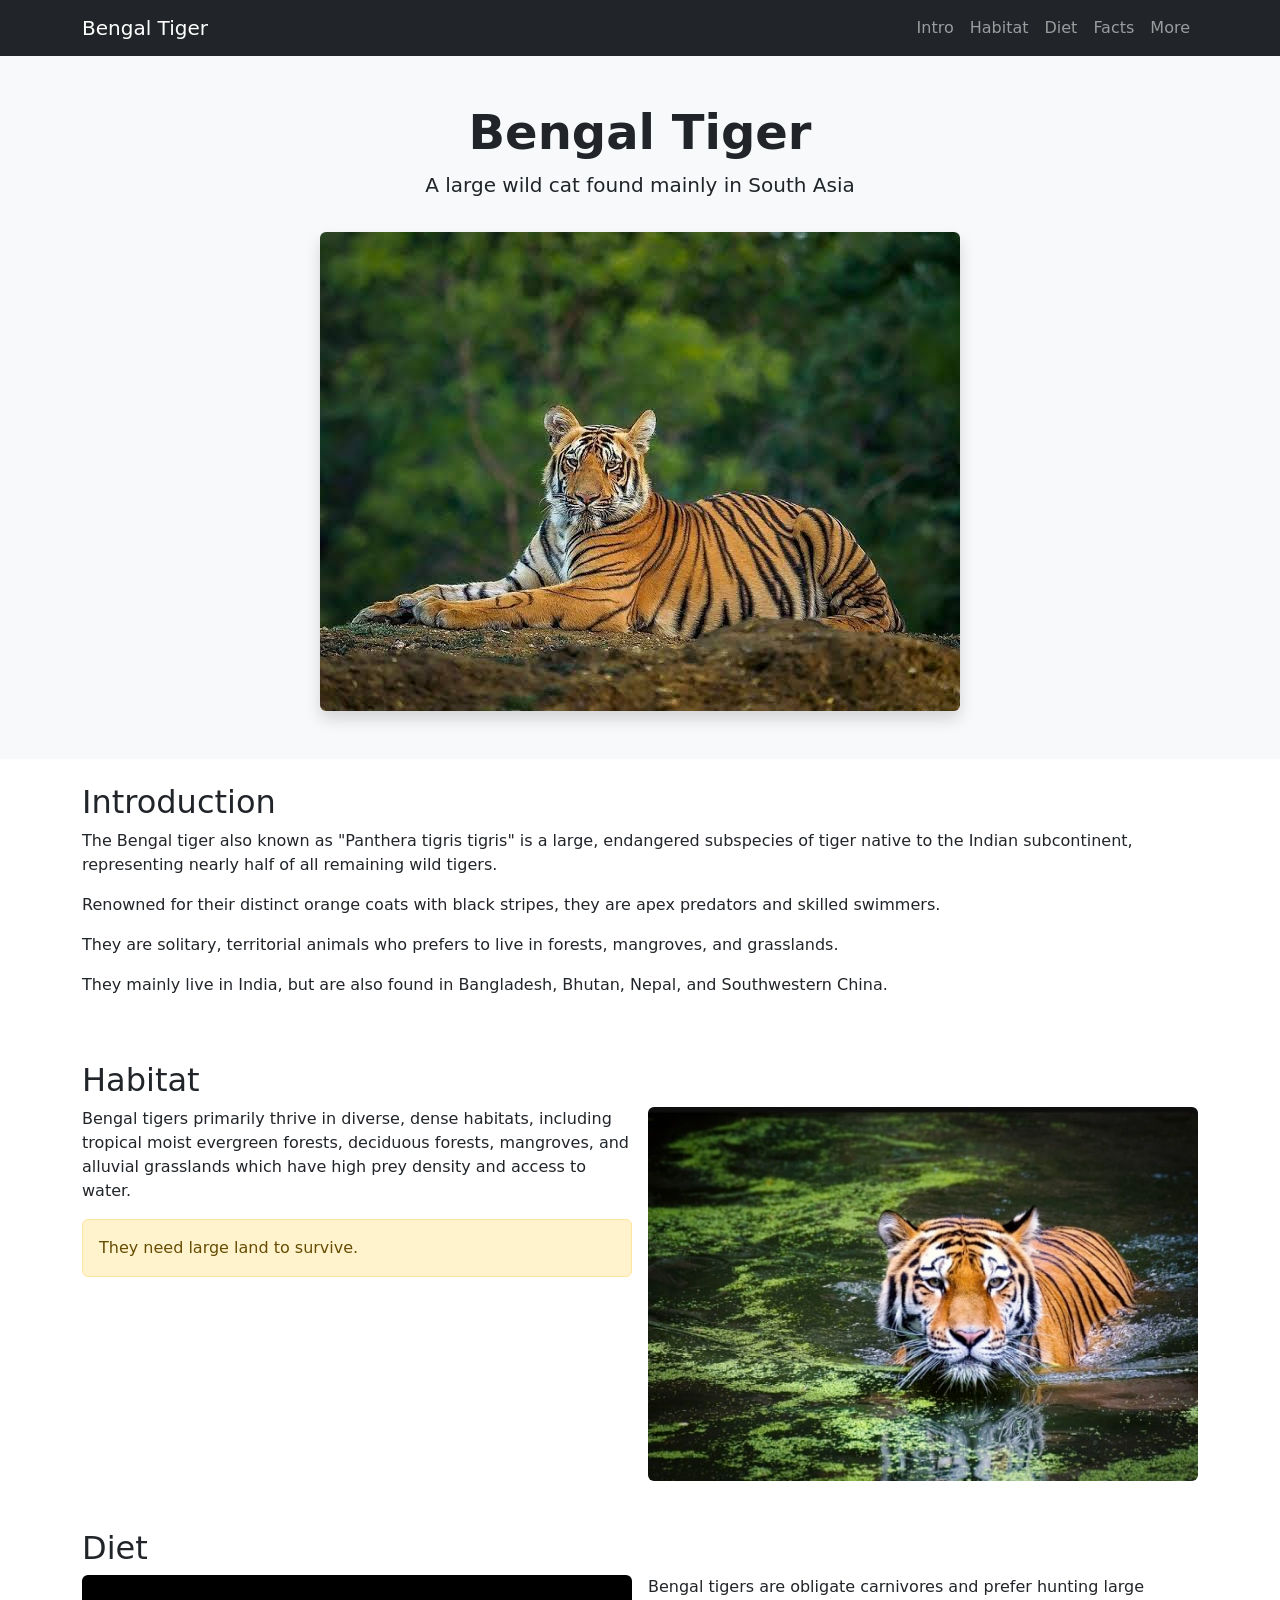
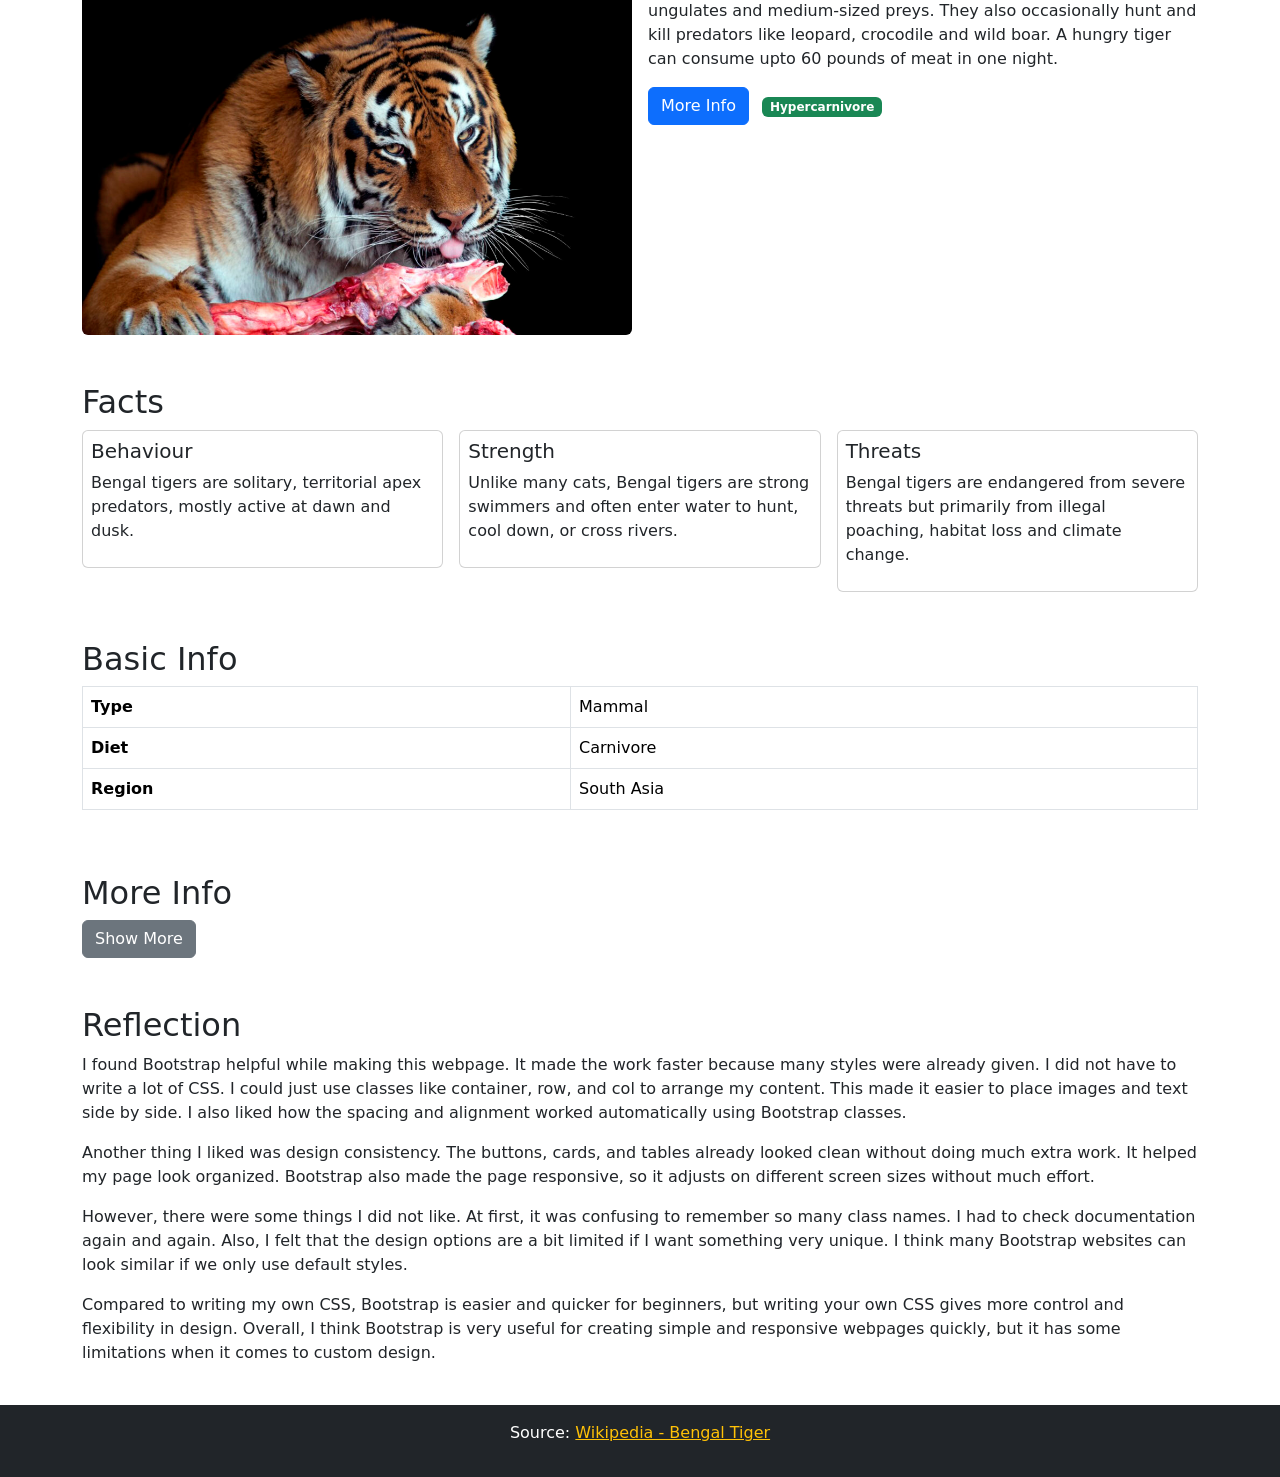
==== index.html @ fe0f0e6c "Added bootstrap assignment folder" ====
<!DOCTYPE html>
<html lang="en">

<head>
    <meta charset="UTF-8">
    <meta name="viewport" content="width=device-width, initial-scale=1.0">
    <title>Bengal Tiger</title>

    <link href="https://cdn.jsdelivr.net/npm/bootstrap@5.3.8/dist/css/bootstrap.min.css" rel="stylesheet">
</head>

<body data-bs-spy="scroll" data-bs-target="#navbar" data-bs-offset="50">

    <!-- NAVBAR -->
    <nav id="navbar" class="navbar navbar-expand-lg navbar-dark bg-dark sticky-top">
        <div class="container">
            <a class="navbar-brand" href="#">Bengal Tiger</a>
            <div class="navbar-nav">
                <a class="nav-link" href="#intro">Intro</a>
                <a class="nav-link" href="#habitat">Habitat</a>
                <a class="nav-link" href="#diet">Diet</a>
                <a class="nav-link" href="#facts">Facts</a>
                <a class="nav-link" href="#more">More</a>
            </div>
        </div>
    </nav>

    <!-- HERO -->
    <section class="bg-light text-center py-5">
        <div class="container">
            <h1 class="display-5 fw-bold">Bengal Tiger</h1>
            <p class="lead">A large wild cat found mainly in South Asia</p>
            <img src="images/bengal_tiger.jpeg" class="img-fluid rounded shadow mt-3">
        </div>
    </section>

    <!-- INTRO -->
    <section id="intro" class="container py-4">
        <h2>Introduction</h2>

        <p>
            The Bengal tiger also known as "Panthera tigris tigris" is a large, endangered subspecies of tiger native to
            the Indian subcontinent, representing nearly half of all remaining wild tigers.
        </p>

        <p>
            Renowned for their distinct orange coats with black stripes, they are apex predators and skilled swimmers.
        </p>

        <p>
            They are solitary, territorial animals who prefers to live in forests, mangroves, and grasslands.
        </p>

        <p>
            They mainly live in India, but are also found in Bangladesh, Bhutan, Nepal, and Southwestern China.
        </p>
    </section>

    <!-- HABITAT -->
    <section id="habitat" class="container py-4">
        <h2>Habitat</h2>

        <div class="row g-3">
            <div class="col-md-6">
                <p>
                    Bengal tigers primarily thrive in diverse, dense habitats, including tropical moist evergreen
                    forests, deciduous forests, mangroves, and alluvial grasslands which have high prey density and
                    access to
                    water.
                </p>
                <div class="alert alert-warning">
                    They need large land to survive.
                </div>
            </div>

            <div class="col-md-6">
                <img src="images/bengal_tiger_habitat.jpg" class="img-fluid rounded">
            </div>
        </div>
    </section>

    <!-- DIET -->
    <section id="diet" class="container py-4">
        <h2>Diet</h2>

        <div class="row g-3">
            <div class="col-md-6">
                <img src="images/bengal_tiger_diet.jpg" class="img-fluid rounded">
            </div>

            <div class="col-md-6">
                <p>
                    Bengal tigers are obligate carnivores and prefer hunting large ungulates and medium-sized preys. They
                    also occasionally hunt and kill predators like leopard, crocodile and wild boar. A hungry tiger can
                    consume upto 60 pounds of meat in one night.
                </p>

                <button class="btn btn-primary">More Info</button>
                <span class="badge bg-success ms-2">Hypercarnivore</span>
            </div>
        </div>
    </section>

    <!-- FACTS -->
    <section id="facts" class="container py-4">
        <h2>Facts</h2>

        <div class="row g-3">

            <div class="col-md-4">
                <div class="card p-2">
                    <h5>Behaviour</h5>
                    <p>Bengal tigers are solitary, territorial apex predators, mostly active at dawn and dusk.</p>
                </div>
            </div>

            <div class="col-md-4">
                <div class="card p-2">
                    <h5>Strength</h5>
                    <p>Unlike many cats, Bengal tigers are strong swimmers and often enter water to hunt, cool down, or
                        cross rivers.</p>
                </div>
            </div>

            <div class="col-md-4">
                <div class="card p-2">
                    <h5>Threats</h5>
                    <p>Bengal tigers are endangered from severe threats but primarily from illegal poaching, habitat
                        loss and climate change.</p>
                </div>
            </div>

        </div>
    </section>

    <!-- TABLE -->
    <section class="container py-4">
        <h2>Basic Info</h2>

        <table class="table table-bordered">
            <tr>
                <th>Type</th>
                <td>Mammal</td>
            </tr>
            <tr>
                <th>Diet</th>
                <td>Carnivore</td>
            </tr>
            <tr>
                <th>Region</th>
                <td>South Asia</td>
            </tr>
        </table>
    </section>

    <!-- INTERACTIVE BUTTON -->
    <section id="more" class="container py-4">
        <h2>More Info</h2>

        <button class="btn btn-secondary" data-bs-toggle="collapse" data-bs-target="#extra">
            Show More
        </button>

        <div id="extra" class="collapse mt-2">
            <p>Bengal tigers are typically measured around 9-10 feet in length.</p>
            <p>No two Bengal tigers have the same stripes, acting like human fingerprints, with the pattern present on
                their skin, not just fur.</p>
        </div>
    </section>

    <!-- REFLECTION -->
    <section class="container py-4">
        <h2>Reflection</h2>

        <p>
            I found Bootstrap helpful while making this webpage. It made the work faster because many styles were
            already given. I did not have to write a lot of CSS. I could just use classes like container, row, and col
            to arrange my content. This made it easier to place images and text side by side. I also liked how the
            spacing and alignment worked automatically using Bootstrap classes.
        </p>

        <p>
            Another thing I liked was design consistency. The buttons, cards, and tables already looked clean without
            doing much extra work. It helped my page look organized. Bootstrap also made the page responsive, so it
            adjusts on different screen sizes without much effort.
        </p>

        <p>
            However, there were some things I did not like. At first, it was confusing to remember so many class names.
            I
            had to check documentation again and again. Also, I felt that the design options are a bit limited if I want
            something very unique. I think many Bootstrap websites can look similar if we only use default styles.
        </p>

        <p>
            Compared to writing my own CSS, Bootstrap is easier and quicker for beginners, but writing your own CSS
            gives more control and flexibility in design. Overall, I think Bootstrap is very useful for
            creating simple and responsive webpages quickly, but it has some limitations when it comes to custom design.
        </p>

    </section>

    <!-- FOOTER -->
    <div class="bg-dark text-white text-center p-3">
        <p>
            Source:
            <a href="https://en.wikipedia.org/wiki/Bengal_tiger" class="text-warning">
                Wikipedia - Bengal Tiger
            </a>
        </p>
    </div>

    <script src="https://cdn.jsdelivr.net/npm/bootstrap@5.3.8/dist/js/bootstrap.bundle.min.js"></script>

</body>

</html>
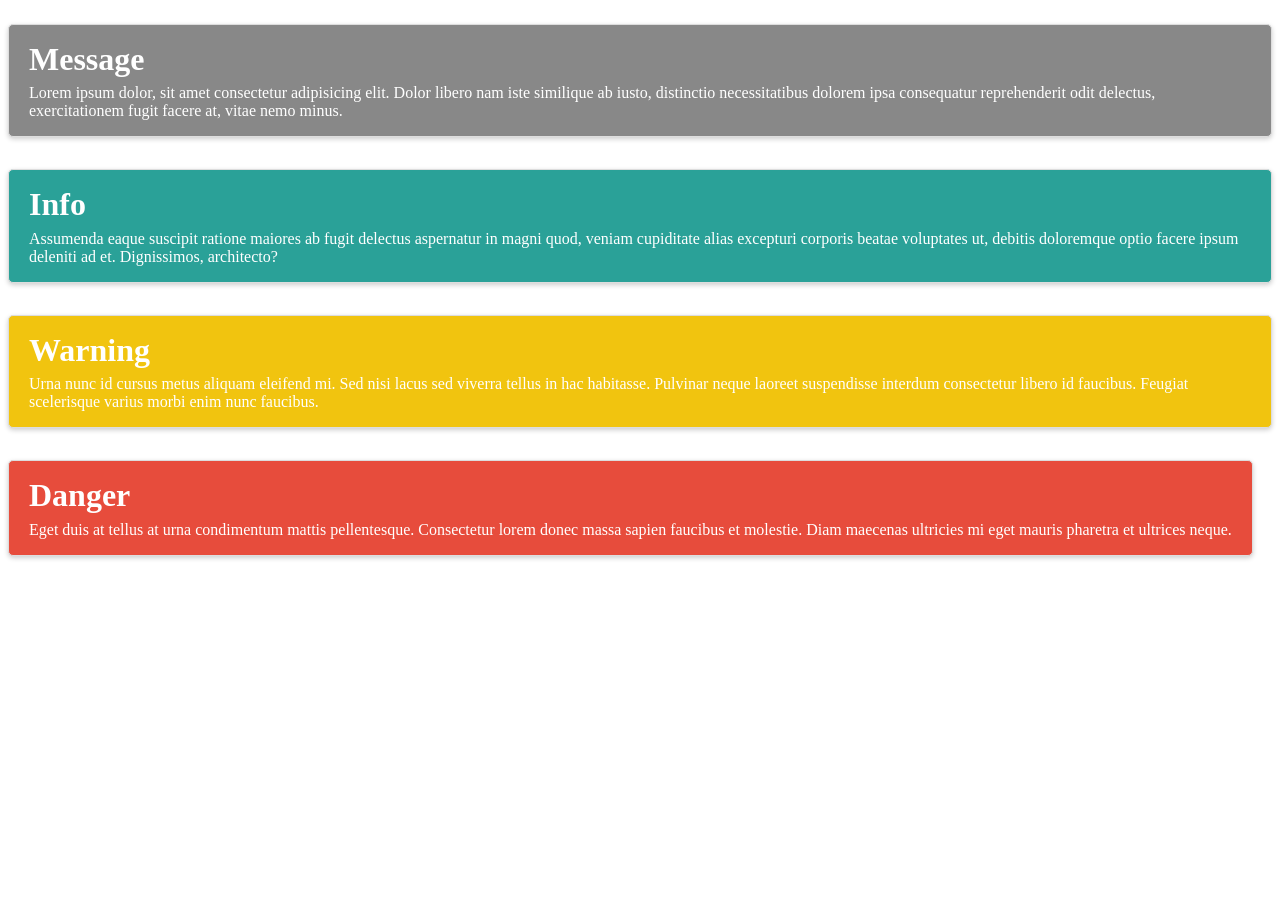
==== commit ccbe875e: "Fixed Sass compilation and styling" ====
--- a/index.html
+++ b/index.html
@@ -1,217 +1,37 @@
 <!DOCTYPE html>
 <html lang="en">
-
 <head>
     <meta charset="UTF-8">
     <meta name="viewport" content="width=device-width, initial-scale=1.0">
-    <title>Bengal Tiger</title>
-
-    <link href="https://cdn.jsdelivr.net/npm/bootstrap@5.3.8/dist/css/bootstrap.min.css" rel="stylesheet">
+    <title>Exercise 3</title>
+    <link href="style.css" rel="stylesheet">
 </head>
-
-<body data-bs-spy="scroll" data-bs-target="#navbar" data-bs-offset="50">
-
-    <!-- NAVBAR -->
-    <nav id="navbar" class="navbar navbar-expand-lg navbar-dark bg-dark sticky-top">
-        <div class="container">
-            <a class="navbar-brand" href="#">Bengal Tiger</a>
-            <div class="navbar-nav">
-                <a class="nav-link" href="#intro">Intro</a>
-                <a class="nav-link" href="#habitat">Habitat</a>
-                <a class="nav-link" href="#diet">Diet</a>
-                <a class="nav-link" href="#facts">Facts</a>
-                <a class="nav-link" href="#more">More</a>
-            </div>
-        </div>
-    </nav>
-
-    <!-- HERO -->
-    <section class="bg-light text-center py-5">
-        <div class="container">
-            <h1 class="display-5 fw-bold">Bengal Tiger</h1>
-            <p class="lead">A large wild cat found mainly in South Asia</p>
-            <img src="images/bengal_tiger.jpeg" class="img-fluid rounded shadow mt-3">
-        </div>
-    </section>
-
-    <!-- INTRO -->
-    <section id="intro" class="container py-4">
-        <h2>Introduction</h2>
-
-        <p>
-            The Bengal tiger also known as "Panthera tigris tigris" is a large, endangered subspecies of tiger native to
-            the Indian subcontinent, representing nearly half of all remaining wild tigers.
-        </p>
-
-        <p>
-            Renowned for their distinct orange coats with black stripes, they are apex predators and skilled swimmers.
-        </p>
-
-        <p>
-            They are solitary, territorial animals who prefers to live in forests, mangroves, and grasslands.
-        </p>
-
-        <p>
-            They mainly live in India, but are also found in Bangladesh, Bhutan, Nepal, and Southwestern China.
-        </p>
-    </section>
-
-    <!-- HABITAT -->
-    <section id="habitat" class="container py-4">
-        <h2>Habitat</h2>
-
-        <div class="row g-3">
-            <div class="col-md-6">
-                <p>
-                    Bengal tigers primarily thrive in diverse, dense habitats, including tropical moist evergreen
-                    forests, deciduous forests, mangroves, and alluvial grasslands which have high prey density and
-                    access to
-                    water.
-                </p>
-                <div class="alert alert-warning">
-                    They need large land to survive.
-                </div>
-            </div>
-
-            <div class="col-md-6">
-                <img src="images/bengal_tiger_habitat.jpg" class="img-fluid rounded">
-            </div>
-        </div>
-    </section>
-
-    <!-- DIET -->
-    <section id="diet" class="container py-4">
-        <h2>Diet</h2>
-
-        <div class="row g-3">
-            <div class="col-md-6">
-                <img src="images/bengal_tiger_diet.jpg" class="img-fluid rounded">
-            </div>
-
-            <div class="col-md-6">
-                <p>
-                    Bengal tigers are obligate carnivores and prefer hunting large ungulates and medium-sized preys. They
-                    also occasionally hunt and kill predators like leopard, crocodile and wild boar. A hungry tiger can
-                    consume upto 60 pounds of meat in one night.
-                </p>
-
-                <button class="btn btn-primary">More Info</button>
-                <span class="badge bg-success ms-2">Hypercarnivore</span>
-            </div>
-        </div>
-    </section>
-
-    <!-- FACTS -->
-    <section id="facts" class="container py-4">
-        <h2>Facts</h2>
-
-        <div class="row g-3">
-
-            <div class="col-md-4">
-                <div class="card p-2">
-                    <h5>Behaviour</h5>
-                    <p>Bengal tigers are solitary, territorial apex predators, mostly active at dawn and dusk.</p>
-                </div>
-            </div>
-
-            <div class="col-md-4">
-                <div class="card p-2">
-                    <h5>Strength</h5>
-                    <p>Unlike many cats, Bengal tigers are strong swimmers and often enter water to hunt, cool down, or
-                        cross rivers.</p>
-                </div>
-            </div>
-
-            <div class="col-md-4">
-                <div class="card p-2">
-                    <h5>Threats</h5>
-                    <p>Bengal tigers are endangered from severe threats but primarily from illegal poaching, habitat
-                        loss and climate change.</p>
-                </div>
-            </div>
-
-        </div>
-    </section>
-
-    <!-- TABLE -->
-    <section class="container py-4">
-        <h2>Basic Info</h2>
-
-        <table class="table table-bordered">
-            <tr>
-                <th>Type</th>
-                <td>Mammal</td>
-            </tr>
-            <tr>
-                <th>Diet</th>
-                <td>Carnivore</td>
-            </tr>
-            <tr>
-                <th>Region</th>
-                <td>South Asia</td>
-            </tr>
-        </table>
-    </section>
-
-    <!-- INTERACTIVE BUTTON -->
-    <section id="more" class="container py-4">
-        <h2>More Info</h2>
-
-        <button class="btn btn-secondary" data-bs-toggle="collapse" data-bs-target="#extra">
-            Show More
-        </button>
-
-        <div id="extra" class="collapse mt-2">
-            <p>Bengal tigers are typically measured around 9-10 feet in length.</p>
-            <p>No two Bengal tigers have the same stripes, acting like human fingerprints, with the pattern present on
-                their skin, not just fur.</p>
-        </div>
-    </section>
-
-    <!-- REFLECTION -->
-    <section class="container py-4">
-        <h2>Reflection</h2>
-
-        <p>
-            I found Bootstrap helpful while making this webpage. It made the work faster because many styles were
-            already given. I did not have to write a lot of CSS. I could just use classes like container, row, and col
-            to arrange my content. This made it easier to place images and text side by side. I also liked how the
-            spacing and alignment worked automatically using Bootstrap classes.
-        </p>
-
-        <p>
-            Another thing I liked was design consistency. The buttons, cards, and tables already looked clean without
-            doing much extra work. It helped my page look organized. Bootstrap also made the page responsive, so it
-            adjusts on different screen sizes without much effort.
-        </p>
-
-        <p>
-            However, there were some things I did not like. At first, it was confusing to remember so many class names.
-            I
-            had to check documentation again and again. Also, I felt that the design options are a bit limited if I want
-            something very unique. I think many Bootstrap websites can look similar if we only use default styles.
-        </p>
-
-        <p>
-            Compared to writing my own CSS, Bootstrap is easier and quicker for beginners, but writing your own CSS
-            gives more control and flexibility in design. Overall, I think Bootstrap is very useful for
-            creating simple and responsive webpages quickly, but it has some limitations when it comes to custom design.
-        </p>
-
-    </section>
-
-    <!-- FOOTER -->
-    <div class="bg-dark text-white text-center p-3">
-        <p>
-            Source:
-            <a href="https://en.wikipedia.org/wiki/Bengal_tiger" class="text-warning">
-                Wikipedia - Bengal Tiger
-            </a>
-        </p>
+<body>
+    <div class="msg">
+        <h1>Message</h1>
+        Lorem ipsum dolor, sit amet consectetur adipisicing elit. Dolor libero nam iste similique ab iusto, distinctio
+        necessitatibus dolorem ipsa consequatur reprehenderit odit delectus, exercitationem fugit facere at, vitae nemo
+        minus.
     </div>
 
-    <script src="https://cdn.jsdelivr.net/npm/bootstrap@5.3.8/dist/js/bootstrap.bundle.min.js"></script>
+    <div class="msg msg-info">
+        <h1>Info</h1>
+        Assumenda eaque suscipit ratione maiores ab fugit delectus aspernatur in magni quod, veniam cupiditate alias
+        excepturi corporis beatae voluptates ut, debitis doloremque optio facere ipsum deleniti ad et. Dignissimos,
+        architecto?
+    </div>
 
+    <div class="msg msg-warning">
+        <h1>Warning</h1>
+        Urna nunc id cursus metus aliquam eleifend mi. Sed nisi lacus sed viverra tellus in hac habitasse. Pulvinar
+        neque laoreet suspendisse interdum consectetur libero id faucibus. Feugiat scelerisque varius morbi enim nunc
+        faucibus.
+    </div>
+
+    <div class="msg msg-danger">
+        <h1>Danger</h1>
+        Eget duis at tellus at urna condimentum mattis pellentesque. Consectetur lorem donec massa sapien faucibus et
+        molestie. Diam maecenas ultricies mi eget mauris pharetra et ultrices neque.
+    </div>
 </body>
-
 </html>
--- a/style.css
+++ b/style.css
@@ -0,0 +1,41 @@
+.msg {
+  border: 1px solid #ddd;
+  border-radius: 5px;
+  font-size: 1rem;
+  color: white;
+  padding: 1rem 1.25rem;
+  margin: 1em 0;
+  display: inline-block;
+  cursor: pointer;
+  box-shadow: 0 2px 5px rgba(0, 0, 0, 0.2);
+  background: #888;
+}
+.msg:hover {
+  background: rgb(110.5, 110.5, 110.5);
+}
+.msg h1 {
+  margin: 0 0 0.2em 0;
+}
+
+.msg-info {
+  background: #2aa198;
+}
+.msg-info:hover {
+  background: rgb(31.4482758621, 120.5517241379, 113.8128078818);
+}
+
+.msg-warning {
+  background: #f1c40f;
+}
+.msg-warning:hover {
+  background: rgb(193.7007874016, 157.3818897638, 11.2992125984);
+}
+
+.msg-danger {
+  background: #e74c3c;
+}
+.msg-danger:hover {
+  background: rgb(213.698630137, 43.8356164384, 26.301369863);
+}
+
+/*# sourceMappingURL=style.css.map */
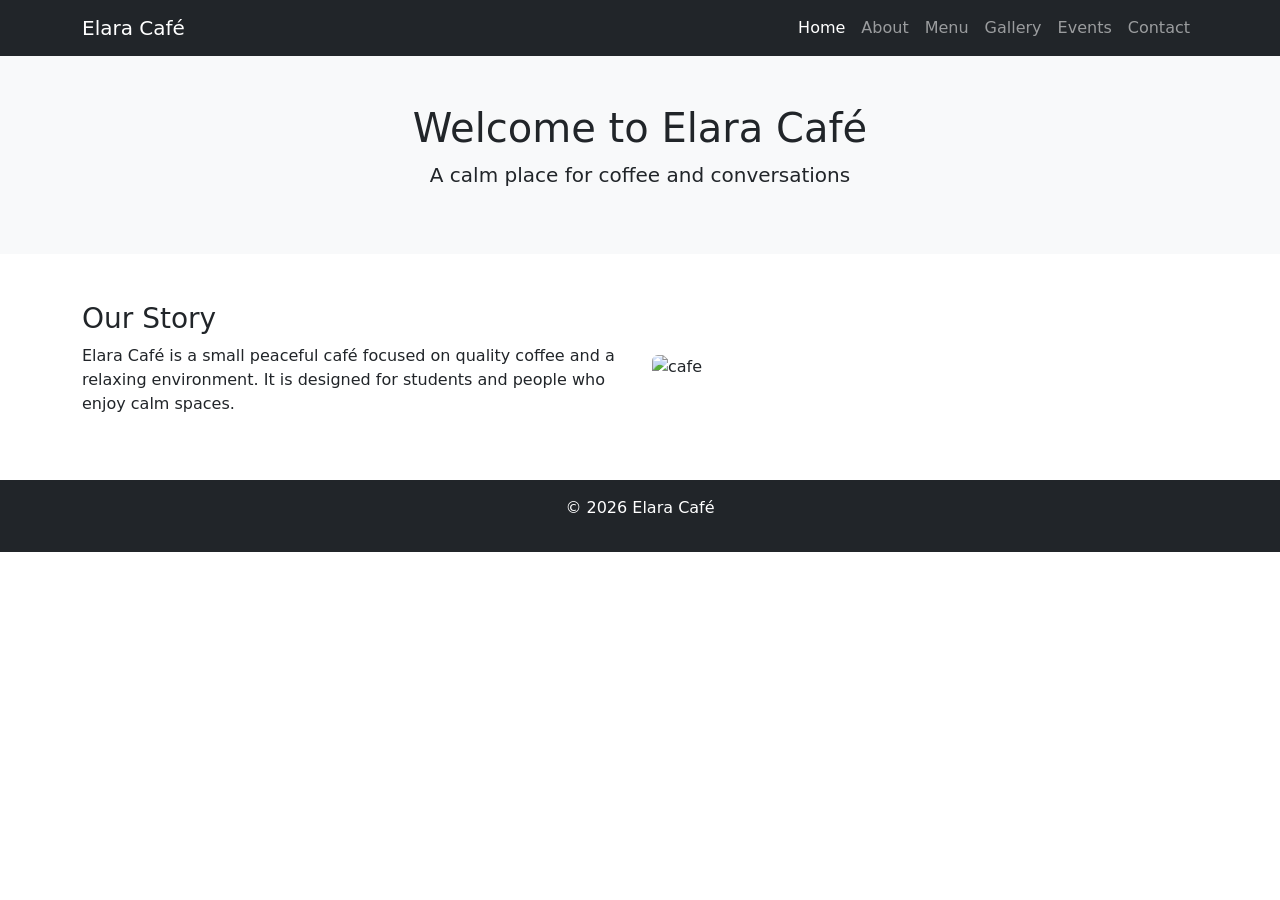
==== commit dfc0db15: "Create homepage with Bootstrap and jQuery" ====
--- a/index.html
+++ b/index.html
@@ -3,35 +3,74 @@
 <head>
     <meta charset="UTF-8">
     <meta name="viewport" content="width=device-width, initial-scale=1.0">
-    <title>Exercise 3</title>
-    <link href="style.css" rel="stylesheet">
+    <title>Elara Café</title>
+
+    <!-- Bootstrap -->
+    <link href="https://cdn.jsdelivr.net/npm/bootstrap@5.3.3/dist/css/bootstrap.min.css" rel="stylesheet">
+
+    <!-- Animate.css (CSS library requirement) -->
+    <link rel="stylesheet" href="https://cdnjs.cloudflare.com/ajax/libs/animate.css/4.1.1/animate.min.css"/>
+
+    <!-- Custom CSS -->
+    <link rel="stylesheet" href="css/style.css">
 </head>
+
 <body>
-    <div class="msg">
-        <h1>Message</h1>
-        Lorem ipsum dolor, sit amet consectetur adipisicing elit. Dolor libero nam iste similique ab iusto, distinctio
-        necessitatibus dolorem ipsa consequatur reprehenderit odit delectus, exercitationem fugit facere at, vitae nemo
-        minus.
+
+<!-- Navbar -->
+<nav class="navbar navbar-expand-lg navbar-dark bg-dark">
+    <div class="container">
+        <a class="navbar-brand" href="#">Elara Café</a>
+
+        <button class="navbar-toggler" data-bs-toggle="collapse" data-bs-target="#nav">
+            <span class="navbar-toggler-icon"></span>
+        </button>
+
+        <div class="collapse navbar-collapse" id="nav">
+            <ul class="navbar-nav ms-auto">
+                <li class="nav-item"><a class="nav-link active" href="index.html">Home</a></li>
+                <li class="nav-item"><a class="nav-link" href="about.html">About</a></li>
+                <li class="nav-item"><a class="nav-link" href="menu.html">Menu</a></li>
+                <li class="nav-item"><a class="nav-link" href="gallery.html">Gallery</a></li>
+                <li class="nav-item"><a class="nav-link" href="events.html">Events</a></li>
+                <li class="nav-item"><a class="nav-link" href="contact.html">Contact</a></li>
+            </ul>
+        </div>
     </div>
+</nav>
 
-    <div class="msg msg-info">
-        <h1>Info</h1>
-        Assumenda eaque suscipit ratione maiores ab fugit delectus aspernatur in magni quod, veniam cupiditate alias
-        excepturi corporis beatae voluptates ut, debitis doloremque optio facere ipsum deleniti ad et. Dignissimos,
-        architecto?
+<!-- Hero Section -->
+<section class="text-center p-5 bg-light">
+    <h1 class="animate__animated animate__fadeInDown">Welcome to Elara Café</h1>
+    <p class="lead">A calm place for coffee and conversations</p>
+</section>
+
+<!-- About Preview -->
+<section class="container my-5">
+    <div class="row align-items-center">
+        <div class="col-md-6">
+            <h3>Our Story</h3>
+            <p>Elara Café is a small peaceful café focused on quality coffee and a relaxing environment. It is designed for students and people who enjoy calm spaces.</p>
+        </div>
+        <div class="col-md-6">
+            <img src="images/cafe.jpg" class="img-fluid rounded" alt="cafe">
+        </div>
     </div>
+</section>
 
-    <div class="msg msg-warning">
-        <h1>Warning</h1>
-        Urna nunc id cursus metus aliquam eleifend mi. Sed nisi lacus sed viverra tellus in hac habitasse. Pulvinar
-        neque laoreet suspendisse interdum consectetur libero id faucibus. Feugiat scelerisque varius morbi enim nunc
-        faucibus.
-    </div>
+<!-- Footer -->
+<footer class="bg-dark text-white text-center p-3">
+    <p>© 2026 Elara Café</p>
+</footer>
 
-    <div class="msg msg-danger">
-        <h1>Danger</h1>
-        Eget duis at tellus at urna condimentum mattis pellentesque. Consectetur lorem donec massa sapien faucibus et
-        molestie. Diam maecenas ultricies mi eget mauris pharetra et ultrices neque.
-    </div>
+<!-- jQuery (LATEST VERSION) -->
+<script src="https://code.jquery.com/jquery-3.7.1.min.js"></script>
+
+<!-- Bootstrap JS -->
+<script src="https://cdn.jsdelivr.net/npm/bootstrap@5.3.3/dist/js/bootstrap.bundle.min.js"></script>
+
+<!-- Custom JS -->
+<script src="js/script.js"></script>
+
 </body>
 </html>
